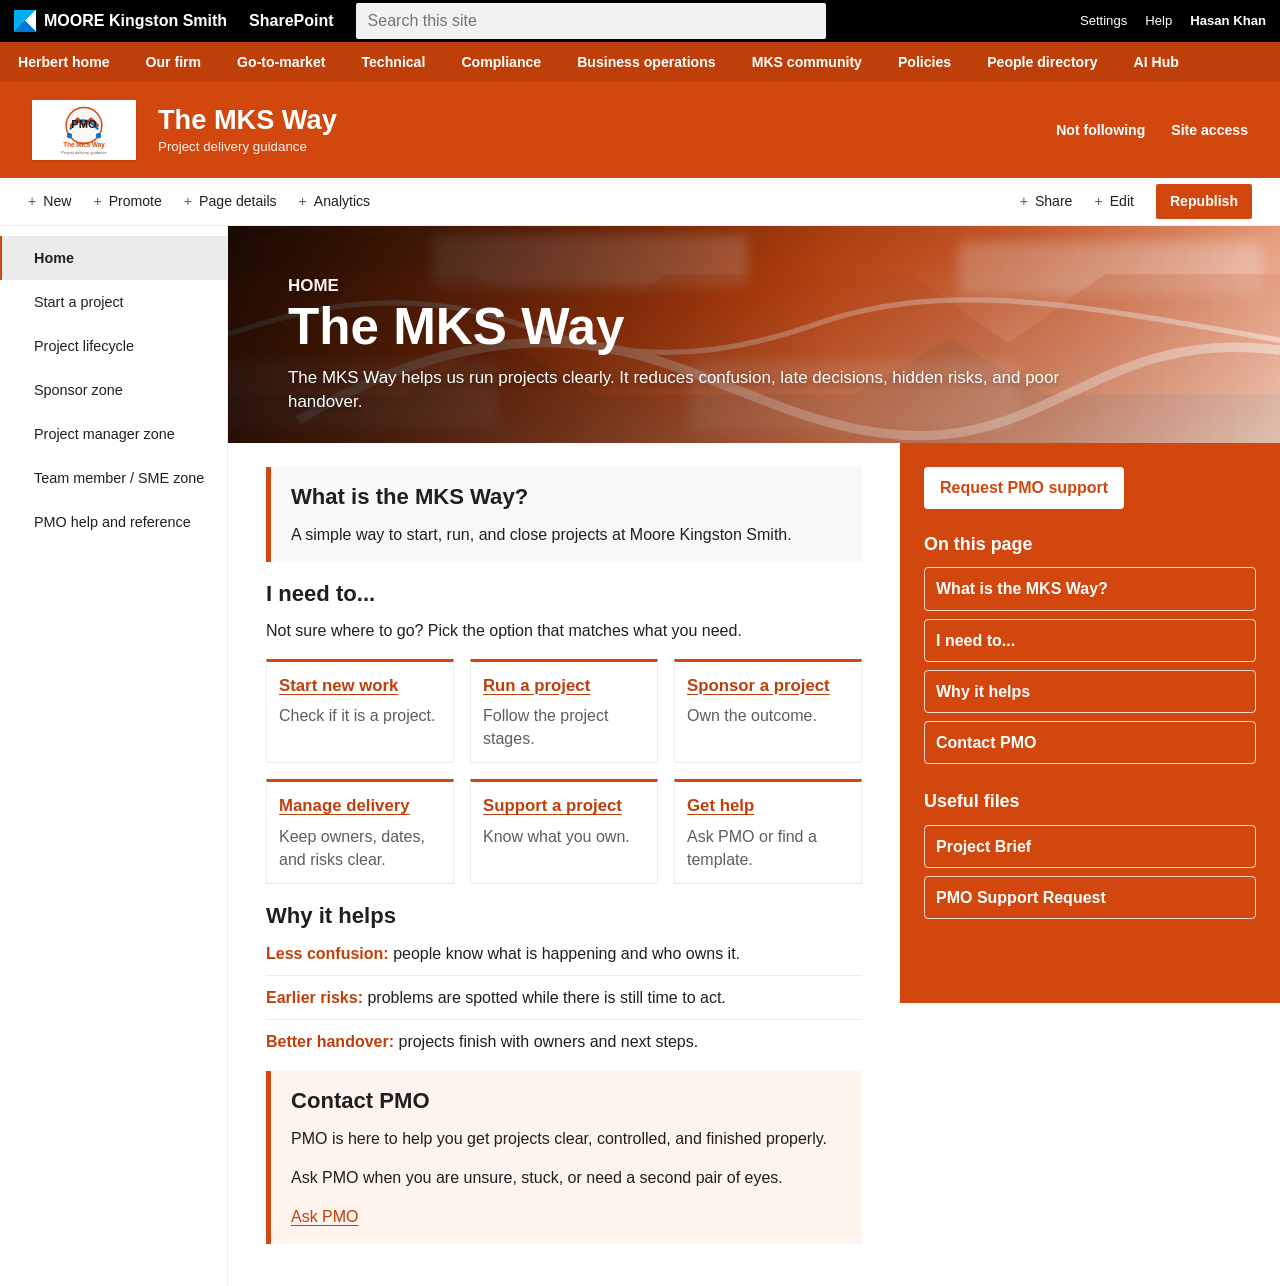
==== index.html @ 3171b1e7 "Add files via upload" ====
<!doctype html>
<html lang="en-GB">
  <head><meta charset="utf-8"><meta name="viewport" content="width=device-width, initial-scale=1"><title>The MKS Way | Home</title><link rel="stylesheet" href="styles.css"></head>
  <body>
    <header class="tenant-bar"><a class="tenant-brand" href="index.html"><span class="mk-mark" aria-hidden="true"></span>MOORE Kingston Smith</a><strong>SharePoint</strong><label class="site-search"><span>Search this site</span><input type="search" placeholder="Search this site"></label><div class="tenant-actions"><span>Settings</span><span>Help</span><strong>Hasan Khan</strong></div></header>
    <nav class="firm-nav" aria-label="Firm navigation"><a href="index.html">Herbert home</a><a href="index.html">Our firm</a><a href="index.html">Go-to-market</a><a href="index.html">Technical</a><a href="index.html">Compliance</a><a href="index.html">Business operations</a><a href="index.html">MKS community</a><a href="index.html">Policies</a><a href="index.html">People directory</a><a href="index.html">AI Hub</a></nav>
    <section class="site-banner"><div class="site-banner-inner"><a class="site-title" href="index.html"><span class="site-logo"><img src="assets/mksw-logo.svg" alt="The MKS Way PMO logo"></span><span><strong>The MKS Way</strong><small>Project delivery guidance</small></span></a><div class="site-actions"><span>Not following</span><span>Site access</span></div></div></section>
    <nav class="command-bar" aria-label="Page commands"><span>New</span><span>Promote</span><span>Page details</span><span>Analytics</span><span class="command-spacer"></span><span>Share</span><span>Edit</span><strong>Republish</strong></nav>
    <div class="page-shell">
      <aside class="left-nav" aria-label="Site navigation"><a class="is-active" href="index.html">Home</a><a href="start-a-project.html">Start a project</a><a href="project-lifecycle.html">Project lifecycle</a><a href="sponsor-zone.html">Sponsor zone</a><a href="project-manager-zone.html">Project manager zone</a><a href="team-member-sme-zone.html">Team member / SME zone</a><a href="pmo-help-reference.html">PMO help and reference</a></aside>
      <main class="content">
        <section class="page-hero"><p class="eyebrow">Home</p><h1>The MKS Way</h1><p>The MKS Way helps us run projects clearly. It reduces confusion, late decisions, hidden risks, and poor handover.</p></section>
        <div class="content-layout">
          <div class="main-content">
            <section id="what" class="intro-card"><h2>What is the MKS Way?</h2><p>A simple way to start, run, and close projects at Moore Kingston Smith.</p></section>
            <section id="need" class="section-block"><h2>I need to...</h2><p>Not sure where to go? Pick the option that matches what you need.</p><div class="cards"><a class="action-card" href="start-a-project.html"><strong>Start new work</strong><span>Check if it is a project.</span></a><a class="action-card" href="project-lifecycle.html"><strong>Run a project</strong><span>Follow the project stages.</span></a><a class="action-card" href="sponsor-zone.html"><strong>Sponsor a project</strong><span>Own the outcome.</span></a><a class="action-card" href="project-manager-zone.html"><strong>Manage delivery</strong><span>Keep owners, dates, and risks clear.</span></a><a class="action-card" href="team-member-sme-zone.html"><strong>Support a project</strong><span>Know what you own.</span></a><a class="action-card" href="pmo-help-reference.html"><strong>Get help</strong><span>Ask PMO or find a template.</span></a></div></section>
            <section id="why" class="section-block"><h2>Why it helps</h2><ul class="plain-list"><li><strong>Less confusion:</strong> people know what is happening and who owns it.</li><li><strong>Earlier risks:</strong> problems are spotted while there is still time to act.</li><li><strong>Better handover:</strong> projects finish with owners and next steps.</li></ul></section>
            <section id="contact" class="pmo-callout"><h2>Contact PMO</h2><p>PMO is here to help you get projects clear, controlled, and finished properly.</p><p>Ask PMO when you are unsure, stuck, or need a second pair of eyes.</p><a href="pmo-help-reference.html">Ask PMO</a></section>
          </div>
          <aside class="right-panel" aria-label="Quick links"><a class="support-button" href="pmo-help-reference.html">Request PMO support</a><h2>On this page</h2><a class="panel-link" href="#what">What is the MKS Way?</a><a class="panel-link" href="#need">I need to...</a><a class="panel-link" href="#why">Why it helps</a><a class="panel-link" href="#contact">Contact PMO</a><h2>Useful files</h2><a class="panel-link" href="../01_source_material/01_Project_Brief_Template.docx">Project Brief</a><a class="panel-link" href="../01_source_material/12_PMO_Support_Request_Template.docx">PMO Support Request</a></aside>
        </div>
      </main>
    </div>
  </body>
</html>
---- styles.css ----
:root {
  --black: #000;
  --orange: #d2470d;
  --orange-dark: #bf3f0b;
  --orange-soft: #fff3ed;
  --ink: #201f1e;
  --muted: #605e5c;
  --line: #edebe9;
  --white: #fff;
  --page: #f3f2f1;
}

* { box-sizing: border-box; }
html { scroll-behavior: smooth; }
body {
  margin: 0;
  background: var(--page);
  color: var(--ink);
  font-family: "Aptos", "Segoe UI", Arial, sans-serif;
  line-height: 1.45;
}
a { color: var(--orange-dark); text-underline-offset: 0.18em; }
h1, h2, h3, p { margin-top: 0; }
h1 { max-width: 860px; margin-bottom: 12px; font-size: clamp(2.15rem, 4vw, 3.45rem); line-height: 1.08; }
h2 { margin-bottom: 12px; font-size: 1.38rem; line-height: 1.25; }
h3 { margin-bottom: 8px; font-size: 1.06rem; line-height: 1.25; }

.tenant-bar {
  display: grid;
  grid-template-columns: auto auto minmax(280px, 470px) 1fr;
  align-items: center;
  gap: 22px;
  min-height: 42px;
  padding: 0 14px;
  background: var(--black);
  color: var(--white);
}
.tenant-brand { display: inline-flex; align-items: center; gap: 8px; color: var(--white); font-weight: 700; text-decoration: none; }
.mk-mark { width: 22px; height: 22px; background: linear-gradient(135deg, #00aeef 0 48%, transparent 49%), linear-gradient(45deg, transparent 0 50%, #fff 51%), #0078d4; }
.site-search span { position: absolute; width: 1px; height: 1px; overflow: hidden; clip: rect(0 0 0 0); }
.site-search input { width: 100%; min-height: 32px; padding: 6px 12px; border: 0; border-radius: 2px; background: #f3f2f1; font: inherit; }
.tenant-actions { display: flex; justify-content: flex-end; gap: 18px; font-size: 0.82rem; }

.firm-nav { display: flex; min-height: 40px; overflow-x: auto; background: var(--orange-dark); }
.firm-nav a { display: inline-flex; align-items: center; min-width: max-content; padding: 0 18px; color: var(--white); font-size: 0.88rem; font-weight: 600; text-decoration: none; }
.firm-nav a:hover { background: rgba(0, 0, 0, 0.12); }

.site-banner { padding: 18px 32px; background: var(--orange); color: var(--white); }
.site-banner-inner { display: flex; align-items: center; justify-content: space-between; gap: 24px; }
.site-title { display: inline-flex; align-items: center; gap: 22px; color: var(--white); text-decoration: none; }
.site-logo { display: block; width: 104px; height: 60px; overflow: hidden; background: var(--white); box-shadow: 0 1px 3px rgba(0,0,0,.14); }
.site-logo img { display: block; width: 100%; height: 100%; object-fit: contain; }
.site-title strong { display: block; font-size: 1.7rem; line-height: 1.2; }
.site-title small { display: block; color: var(--orange-soft); }
.site-actions { display: flex; gap: 26px; font-size: 0.88rem; font-weight: 700; }

.command-bar { display: flex; align-items: center; gap: 22px; min-height: 48px; padding: 0 28px; background: var(--white); border-bottom: 1px solid var(--line); font-size: 0.88rem; }
.command-bar span::before { margin-right: 7px; color: var(--muted); content: "+"; }
.command-bar strong { padding: 7px 14px; border-radius: 2px; background: var(--orange); color: var(--white); }
.command-spacer { flex: 1; }
.command-spacer::before { content: "" !important; }

.page-shell { display: grid; grid-template-columns: 228px minmax(0, 1fr); min-height: calc(100svh - 190px); background: var(--white); }
.left-nav { padding-top: 10px; background: var(--white); border-right: 1px solid var(--line); }
.left-nav a { display: flex; align-items: center; min-height: 44px; padding: 0 16px 0 32px; border-left: 2px solid transparent; color: var(--ink); font-size: 0.9rem; text-decoration: none; }
.left-nav a:hover { background: #f3f2f1; }
.left-nav a.is-active { border-left-color: var(--orange); background: #edebe9; font-weight: 700; }

.content { background: var(--white); }
.page-hero {
  min-height: 180px;
  padding: 48px 60px 28px;
  background: linear-gradient(90deg, rgba(0,0,0,.56), rgba(210,71,13,.2) 58%, rgba(255,255,255,.06)), url("assets/mks-way-cover.svg");
  background-position: center;
  background-size: cover;
  color: var(--white);
}
.eyebrow { margin: 0 0 12px; color: var(--orange-soft); font-size: .86rem; font-weight: 800; text-transform: uppercase; }
.page-hero p { max-width: 780px; margin-bottom: 0; font-size: 1.06rem; text-shadow: 0 2px 5px rgba(0,0,0,.35); }
.content-layout { display: grid; grid-template-columns: minmax(0, 1fr) 380px; align-items: start; }
.main-content { max-width: 1240px; padding: 24px 38px 42px; }

.right-panel { min-height: 560px; padding: 24px 24px; background: var(--orange); color: var(--white); }
.right-panel h2 { margin: 26px 0 12px; color: var(--white); font-size: 1.12rem; }
.right-panel h2:first-of-type { margin-top: 24px; }
.right-panel a { color: var(--white); font-weight: 700; }
.support-button {
  display: inline-flex;
  min-height: 42px;
  align-items: center;
  justify-content: center;
  padding: 9px 16px;
  border-radius: 4px;
  background: var(--white);
  color: var(--orange) !important;
  text-decoration: none;
}
.panel-link {
  display: block;
  margin-top: 8px;
  padding: 9px 11px;
  border: 1px solid rgba(255,255,255,.78);
  border-radius: 4px;
  color: var(--white);
  text-decoration: none;
}
.panel-link:hover { background: rgba(255,255,255,.12); }

.intro-card, .section-block, .template-section { margin-bottom: 18px; }
.intro-card, .callout, .pmo-callout, .detail-box { padding: 16px 20px; border-left: 5px solid var(--orange); background: #f8f8f8; }
.callout, .pmo-callout { background: var(--orange-soft); }
.intro-card p:last-child, .pmo-callout p:last-child { margin-bottom: 0; }
.cards, .two-col, .three-col, .four-col, .template-grid { display: grid; gap: 16px; }
.cards, .three-col { grid-template-columns: repeat(3, minmax(0, 1fr)); }
.two-col { grid-template-columns: repeat(2, minmax(0, 1fr)); }
.four-col { grid-template-columns: repeat(4, minmax(0, 1fr)); }
.template-grid { grid-template-columns: repeat(2, minmax(0, 1fr)); }
.journey {
  display: grid;
  grid-template-columns: repeat(5, minmax(0, 1fr));
  gap: 8px;
  margin: 8px 0 18px;
}
.journey span {
  position: relative;
  min-height: 58px;
  padding: 14px 22px 14px 14px;
  background: var(--orange);
  color: var(--white);
  font-weight: 800;
}
.journey span::after {
  position: absolute;
  top: 50%;
  right: 8px;
  color: rgba(255,255,255,.82);
  content: ">";
  transform: translateY(-50%);
}
.journey span:last-child::after { content: ""; }
article, .action-card { padding: 12px; border: 1px solid var(--line); border-top: 3px solid var(--orange); background: var(--white); }
article p:last-child { margin-bottom: 0; }
.action-card { color: var(--ink); text-decoration: none; }
.action-card strong { display: block; margin-bottom: 6px; color: var(--orange-dark); font-size: 1.05rem; text-decoration: underline; text-underline-offset: .18em; }
.action-card span { color: var(--muted); }
.check-list, .number-list { display: grid; gap: 8px; margin: 0; padding-left: 24px; }
.link-list { display: flex; flex-wrap: wrap; gap: 10px; }
.link-list a { padding: 10px 12px; border: 1px solid var(--line); background: #f8f8f8; font-weight: 700; }
.plain-list { display: grid; gap: 10px; margin: 0; padding-left: 0; list-style: none; }
.plain-list li { padding-bottom: 10px; border-bottom: 1px solid var(--line); }
.plain-list li:last-child { padding-bottom: 0; border-bottom: 0; }
.plain-list strong { color: var(--orange-dark); }
.doc-list { display: grid; gap: 8px; margin: 0; padding-left: 0; list-style: none; }
.doc-list a { display: inline-flex; padding: 8px 10px; border: 1px solid var(--line); background: #f8f8f8; font-weight: 700; text-decoration: none; }
.detail-toggle { margin-bottom: 18px; border: 1px solid var(--line); background: var(--white); }
.detail-toggle summary { cursor: pointer; padding: 12px 14px; color: var(--orange-dark); font-weight: 800; }
.detail-toggle > div { padding: 0 14px 14px; }
.simple-table { width: 100%; border-collapse: collapse; background: var(--white); }
.simple-table th, .simple-table td { padding: 10px; border: 1px solid var(--line); text-align: left; vertical-align: top; }
.simple-table th { background: #f8f8f8; }

@media (max-width: 1120px) {
  .tenant-bar { grid-template-columns: auto auto 1fr; }
  .tenant-actions { display: none; }
  .content-layout { grid-template-columns: 1fr; }
  .right-panel { min-height: 0; }
  .cards, .three-col, .four-col, .template-grid { grid-template-columns: repeat(2, minmax(0, 1fr)); }
}
@media (max-width: 780px) {
  .tenant-bar { grid-template-columns: 1fr; gap: 8px; padding-block: 10px; }
  .site-banner-inner { align-items: flex-start; flex-direction: column; }
  .site-actions, .command-bar { display: none; }
  .page-shell { grid-template-columns: 1fr; }
  .left-nav { border-right: 0; border-bottom: 1px solid var(--line); }
  .page-hero { min-height: 180px; padding: 40px 22px 24px; }
  .main-content { padding: 26px 22px 40px; }
  .cards, .two-col, .three-col, .four-col, .template-grid, .journey { grid-template-columns: 1fr; }
  .journey span::after { content: ""; }
}
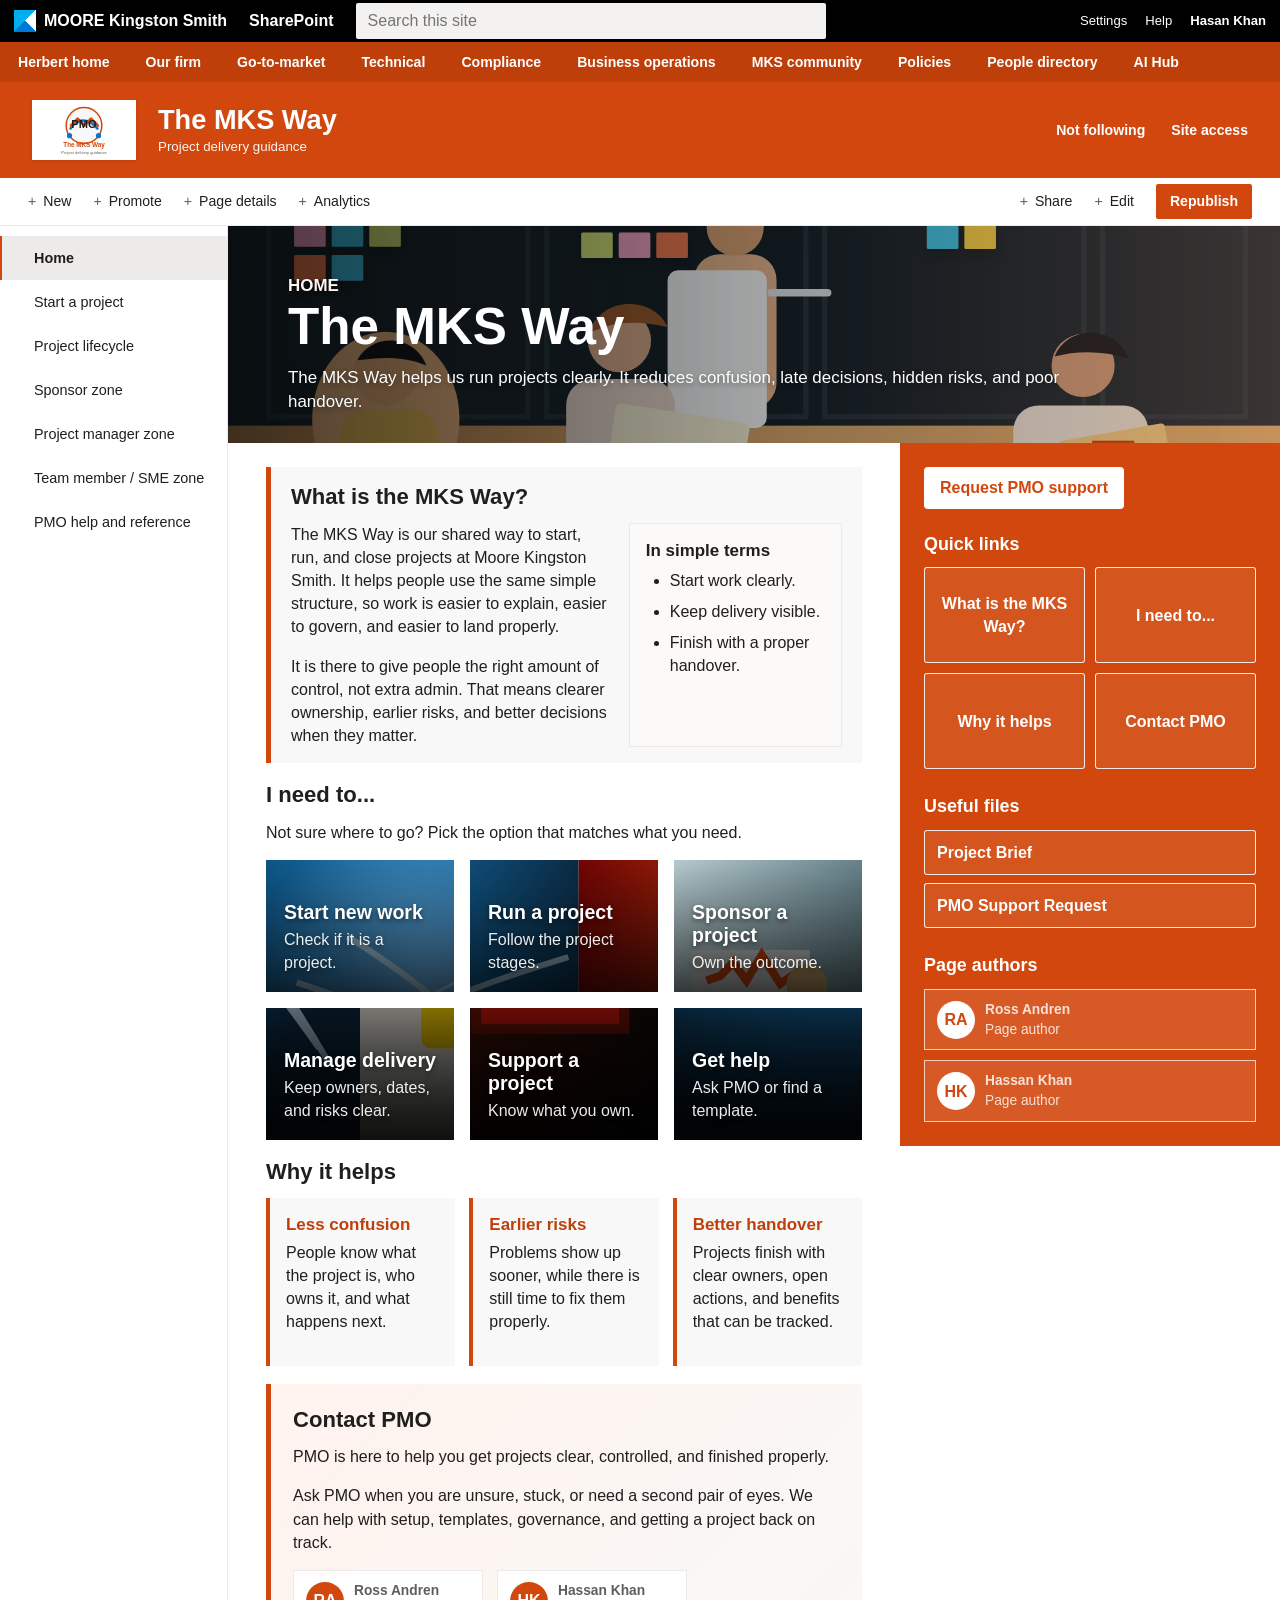
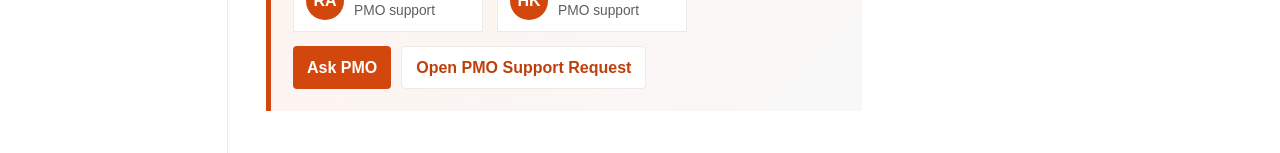
==== commit 0da0aa87: "Add files via upload" ====
--- a/index.html
+++ b/index.html
@@ -12,12 +12,12 @@
         <section class="page-hero"><p class="eyebrow">Home</p><h1>The MKS Way</h1><p>The MKS Way helps us run projects clearly. It reduces confusion, late decisions, hidden risks, and poor handover.</p></section>
         <div class="content-layout">
           <div class="main-content">
-            <section id="what" class="intro-card"><h2>What is the MKS Way?</h2><p>A simple way to start, run, and close projects at Moore Kingston Smith.</p></section>
+            <section id="what" class="intro-card"><h2>What is the MKS Way?</h2><div class="intro-split"><div><p>The MKS Way is our shared way to start, run, and close projects at Moore Kingston Smith. It helps people use the same simple structure, so work is easier to explain, easier to govern, and easier to land properly.</p><p>It is there to give people the right amount of control, not extra admin. That means clearer ownership, earlier risks, and better decisions when they matter.</p></div><div class="intro-note"><h3>In simple terms</h3><ul class="check-list"><li>Start work clearly.</li><li>Keep delivery visible.</li><li>Finish with a proper handover.</li></ul></div></div></section>
             <section id="need" class="section-block"><h2>I need to...</h2><p>Not sure where to go? Pick the option that matches what you need.</p><div class="cards"><a class="action-card" href="start-a-project.html"><strong>Start new work</strong><span>Check if it is a project.</span></a><a class="action-card" href="project-lifecycle.html"><strong>Run a project</strong><span>Follow the project stages.</span></a><a class="action-card" href="sponsor-zone.html"><strong>Sponsor a project</strong><span>Own the outcome.</span></a><a class="action-card" href="project-manager-zone.html"><strong>Manage delivery</strong><span>Keep owners, dates, and risks clear.</span></a><a class="action-card" href="team-member-sme-zone.html"><strong>Support a project</strong><span>Know what you own.</span></a><a class="action-card" href="pmo-help-reference.html"><strong>Get help</strong><span>Ask PMO or find a template.</span></a></div></section>
-            <section id="why" class="section-block"><h2>Why it helps</h2><ul class="plain-list"><li><strong>Less confusion:</strong> people know what is happening and who owns it.</li><li><strong>Earlier risks:</strong> problems are spotted while there is still time to act.</li><li><strong>Better handover:</strong> projects finish with owners and next steps.</li></ul></section>
-            <section id="contact" class="pmo-callout"><h2>Contact PMO</h2><p>PMO is here to help you get projects clear, controlled, and finished properly.</p><p>Ask PMO when you are unsure, stuck, or need a second pair of eyes.</p><a href="pmo-help-reference.html">Ask PMO</a></section>
+            <section id="why" class="section-block"><h2>Why it helps</h2><div class="feature-grid"><div class="feature-card"><h3>Less confusion</h3><p>People know what the project is, who owns it, and what happens next.</p></div><div class="feature-card"><h3>Earlier risks</h3><p>Problems show up sooner, while there is still time to fix them properly.</p></div><div class="feature-card"><h3>Better handover</h3><p>Projects finish with clear owners, open actions, and benefits that can be tracked.</p></div></div></section>
+            <section id="contact" class="contact-card"><h2>Contact PMO</h2><p>PMO is here to help you get projects clear, controlled, and finished properly.</p><p>Ask PMO when you are unsure, stuck, or need a second pair of eyes. We can help with setup, templates, governance, and getting a project back on track.</p><div class="people-list"><div class="person-chip"><span class="person-avatar">RA</span><span><strong>Ross Andren</strong><span>PMO support</span></span></div><div class="person-chip"><span class="person-avatar">HK</span><span><strong>Hassan Khan</strong><span>PMO support</span></span></div></div><div class="contact-actions"><a href="pmo-help-reference.html">Ask PMO</a><a class="secondary" href="../01_source_material/12_PMO_Support_Request_Template.docx">Open PMO Support Request</a></div></section>
           </div>
-          <aside class="right-panel" aria-label="Quick links"><a class="support-button" href="pmo-help-reference.html">Request PMO support</a><h2>On this page</h2><a class="panel-link" href="#what">What is the MKS Way?</a><a class="panel-link" href="#need">I need to...</a><a class="panel-link" href="#why">Why it helps</a><a class="panel-link" href="#contact">Contact PMO</a><h2>Useful files</h2><a class="panel-link" href="../01_source_material/01_Project_Brief_Template.docx">Project Brief</a><a class="panel-link" href="../01_source_material/12_PMO_Support_Request_Template.docx">PMO Support Request</a></aside>
+          <aside class="right-panel" aria-label="Quick links"><a class="support-button" href="pmo-help-reference.html">Request PMO support</a><h2>Quick links</h2><div class="right-panel-grid"><a class="panel-link" href="#what">What is the MKS Way?</a><a class="panel-link" href="#need">I need to...</a><a class="panel-link" href="#why">Why it helps</a><a class="panel-link" href="#contact">Contact PMO</a></div><h2>Useful files</h2><a class="panel-link" href="../01_source_material/01_Project_Brief_Template.docx">Project Brief</a><a class="panel-link" href="../01_source_material/12_PMO_Support_Request_Template.docx">PMO Support Request</a><h2>Page authors</h2><div class="people-list"><div class="person-chip"><span class="person-avatar">RA</span><span><strong>Ross Andren</strong><span>Page author</span></span></div><div class="person-chip"><span class="person-avatar">HK</span><span><strong>Hassan Khan</strong><span>Page author</span></span></div></div></aside>
         </div>
       </main>
     </div>
--- a/styles.css
+++ b/styles.css
@@ -16,7 +16,7 @@
   margin: 0;
   background: var(--page);
   color: var(--ink);
-  font-family: "Aptos", "Segoe UI", Arial, sans-serif;
+  font-family: "Soke UI", "Segoe UI", Arial, sans-serif;
   line-height: 1.45;
 }
 a { color: var(--orange-dark); text-underline-offset: 0.18em; }
@@ -70,8 +70,8 @@
 .page-hero {
   min-height: 180px;
   padding: 48px 60px 28px;
-  background: linear-gradient(90deg, rgba(0,0,0,.56), rgba(210,71,13,.2) 58%, rgba(255,255,255,.06)), url("assets/mks-way-cover.svg");
-  background-position: center;
+  background: linear-gradient(90deg, rgba(0,0,0,.64), rgba(0,0,0,.22) 54%, rgba(210,71,13,.14)), url("assets/pmo-workshop-header.svg");
+  background-position: center 46%;
   background-size: cover;
   color: var(--white);
 }
@@ -84,6 +84,10 @@
 .right-panel h2 { margin: 26px 0 12px; color: var(--white); font-size: 1.12rem; }
 .right-panel h2:first-of-type { margin-top: 24px; }
 .right-panel a { color: var(--white); font-weight: 700; }
+.right-panel-grid { display: grid; gap: 10px; grid-template-columns: repeat(2, minmax(0, 1fr)); }
+.right-panel-grid .panel-link { min-height: 96px; justify-content: center; padding: 14px 10px; text-align: center; }
+.right-panel-grid.is-five { grid-template-columns: repeat(2, minmax(0, 1fr)); }
+.right-panel-grid.is-five .panel-link:last-child { grid-column: 1 / -1; min-height: 58px; }
 .support-button {
   display: inline-flex;
   min-height: 42px;
@@ -96,15 +100,20 @@
   text-decoration: none;
 }
 .panel-link {
-  display: block;
+  display: flex;
+  min-height: 44px;
+  align-items: center;
   margin-top: 8px;
-  padding: 9px 11px;
-  border: 1px solid rgba(255,255,255,.78);
-  border-radius: 4px;
+  padding: 10px 12px;
+  border: 1px solid rgba(255,255,255,.88);
+  border-radius: 3px;
+  background: rgba(255,255,255,.08);
   color: var(--white);
   text-decoration: none;
 }
 .panel-link:hover { background: rgba(255,255,255,.12); }
+.right-panel h2 + .panel-link:nth-of-type(n+2) { margin-top: 8px; }
+.right-panel-grid .panel-link { margin-top: 0; }
 
 .intro-card, .section-block, .template-section { margin-bottom: 18px; }
 .intro-card, .callout, .pmo-callout, .detail-box { padding: 16px 20px; border-left: 5px solid var(--orange); background: #f8f8f8; }
@@ -140,9 +149,27 @@
 .journey span:last-child::after { content: ""; }
 article, .action-card { padding: 12px; border: 1px solid var(--line); border-top: 3px solid var(--orange); background: var(--white); }
 article p:last-child { margin-bottom: 0; }
-.action-card { color: var(--ink); text-decoration: none; }
-.action-card strong { display: block; margin-bottom: 6px; color: var(--orange-dark); font-size: 1.05rem; text-decoration: underline; text-underline-offset: .18em; }
-.action-card span { color: var(--muted); }
+.action-card {
+  display: flex;
+  min-height: 132px;
+  flex-direction: column;
+  justify-content: flex-end;
+  overflow: hidden;
+  padding: 18px;
+  border: 0;
+  background: linear-gradient(0deg, rgba(0,0,0,.74), rgba(0,0,0,.08)), url("assets/sharepoint-card-tiles.svg");
+  background-size: 920px auto;
+  color: var(--white);
+  text-decoration: none;
+}
+.action-card:nth-child(1) { background-position: 0 0; }
+.action-card:nth-child(2) { background-position: 48% 0; }
+.action-card:nth-child(3) { background-position: 100% 0; }
+.action-card:nth-child(4) { background-position: 50% 100%; }
+.action-card:nth-child(5) { background-position: 100% 100%; }
+.action-card:nth-child(6) { background-position: 0 100%; }
+.action-card strong { display: block; margin-bottom: 4px; color: var(--white); font-size: 1.22rem; line-height: 1.18; text-decoration: none; text-shadow: 0 2px 5px rgba(0,0,0,.52); }
+.action-card span { color: rgba(255,255,255,.92); text-shadow: 0 2px 5px rgba(0,0,0,.5); }
 .check-list, .number-list { display: grid; gap: 8px; margin: 0; padding-left: 24px; }
 .link-list { display: flex; flex-wrap: wrap; gap: 10px; }
 .link-list a { padding: 10px 12px; border: 1px solid var(--line); background: #f8f8f8; font-weight: 700; }
@@ -158,13 +185,123 @@
 .simple-table { width: 100%; border-collapse: collapse; background: var(--white); }
 .simple-table th, .simple-table td { padding: 10px; border: 1px solid var(--line); text-align: left; vertical-align: top; }
 .simple-table th { background: #f8f8f8; }
+.people-list { display: flex; flex-wrap: wrap; gap: 14px; margin-top: 10px; }
+.person-chip { display: inline-flex; align-items: center; gap: 10px; min-width: 190px; padding: 10px 12px; border: 1px solid var(--line); background: var(--white); }
+.person-avatar { display: inline-grid; width: 38px; height: 38px; place-items: center; border-radius: 50%; background: var(--orange); color: var(--white); font-weight: 800; }
+.person-chip strong { display: block; }
+.person-chip span:last-child { color: var(--muted); font-size: .86rem; }
+.right-panel .people-list { display: grid; gap: 10px; }
+.right-panel .person-chip { width: 100%; min-width: 0; border-color: rgba(255,255,255,.7); background: rgba(255,255,255,.1); color: var(--white); }
+.right-panel .person-avatar { background: var(--white); color: var(--orange); }
+.right-panel .person-chip span:last-child { color: rgba(255,255,255,.82); }
+.feature-grid { display: grid; gap: 14px; grid-template-columns: repeat(3, minmax(0, 1fr)); }
+.feature-card { padding: 16px; border-left: 4px solid var(--orange); background: #f8f8f8; }
+.feature-card h3 { margin-bottom: 6px; color: var(--orange-dark); }
+.intro-split { display: grid; gap: 18px; grid-template-columns: 1.5fr 1fr; }
+.intro-note { padding: 16px; border: 1px solid var(--line); background: #fcfaf8; }
+.contact-card { padding: 22px; background: linear-gradient(135deg, #fff3ed, #f8f8f8); border-left: 5px solid var(--orange); }
+.contact-actions { display: flex; flex-wrap: wrap; gap: 10px; margin-top: 14px; }
+.contact-actions a { display: inline-flex; min-height: 40px; align-items: center; padding: 9px 14px; border-radius: 4px; background: var(--orange); color: var(--white); font-weight: 700; text-decoration: none; }
+.contact-actions a.secondary { background: var(--white); color: var(--orange-dark); border: 1px solid var(--line); }
+.workflow-grid { display: grid; gap: 16px; grid-template-columns: 1.2fr .8fr; }
+.workflow-card { padding: 18px; background: #f8f8f8; border-left: 5px solid var(--orange); }
+.decision-tree { display: grid; gap: 14px; }
+.decision-node { padding: 16px; border: 1px solid var(--line); background: var(--white); }
+.decision-node strong { display: block; margin-bottom: 6px; color: var(--orange-dark); }
+.decision-arrow { text-align: center; color: var(--orange-dark); font-weight: 800; }
+.primary-path { padding: 18px; background: linear-gradient(135deg, #fff4ec, #fff); border: 1px solid #f1c6b5; }
+.primary-path h3 { color: var(--orange-dark); }
+.file-card-row { display: grid; gap: 12px; grid-template-columns: repeat(3, minmax(0, 1fr)); }
+.file-card {
+  display: flex;
+  min-height: 118px;
+  flex-direction: column;
+  justify-content: flex-end;
+  padding: 16px;
+  border: 1px solid var(--line);
+  background: linear-gradient(0deg, rgba(0,0,0,.68), rgba(0,0,0,.12)), url("assets/sharepoint-card-tiles.svg");
+  background-size: 860px auto;
+  color: var(--white);
+  text-decoration: none;
+}
+.file-card:nth-child(1) { background-position: 0 0; }
+.file-card:nth-child(2) { background-position: 50% 100%; }
+.file-card:nth-child(3) { background-position: 100% 0; }
+.file-card strong { display: block; margin-bottom: 4px; font-size: 1.06rem; }
+.file-card span { color: rgba(255,255,255,.92); }
+.step-strip { display: grid; gap: 12px; grid-template-columns: repeat(3, minmax(0, 1fr)); margin-top: 12px; }
+.step-strip div { padding: 14px 16px; border-top: 3px solid var(--orange); background: #f8f8f8; }
+.step-strip strong { display: block; margin-bottom: 4px; color: var(--orange-dark); }
+.workflow-layout { display: grid; gap: 18px; }
+.workflow-image { display: block; width: 100%; border: 1px solid var(--line); border-radius: 4px; background: #fff; box-shadow: 0 1px 3px rgba(0,0,0,.08); }
+.info-table td strong { color: var(--orange-dark); }
+.note-band { margin-top: 12px; padding: 12px 14px; border-left: 4px solid var(--orange); background: #fff5ef; }
+.doc-link-row { display: grid; gap: 12px; grid-template-columns: repeat(3, minmax(0, 1fr)); }
+.doc-link-box { padding: 14px 16px; border: 1px solid var(--line); background: #fff; }
+.doc-link-box a { display: inline-block; margin-bottom: 6px; color: var(--orange-dark); font-weight: 700; text-decoration: none; }
+.doc-link-box p { margin-bottom: 0; color: var(--muted); }
+.key-info-grid { display: grid; gap: 14px; grid-template-columns: repeat(3, minmax(0, 1fr)); }
+.key-info-box { padding: 15px 16px; border-top: 3px solid var(--orange); background: #f8f8f8; }
+.key-info-box strong { display: block; margin-bottom: 4px; color: var(--orange-dark); }
+.stage-track { display: grid; gap: 12px; grid-template-columns: repeat(9, minmax(0, 1fr)); align-items: stretch; }
+.stage-card, .gateway-card, .sponsor-card, .charter-item, .benefits-points div, .gateway-point, .pm-action-card, .pm-role-item, .escalation-step { padding: 16px; border: 1px solid var(--line); background: #fff; }
+.stage-card { border-top: 4px solid var(--orange); }
+.stage-number, .gateway-number { display: inline-flex; min-height: 28px; align-items: center; padding: 4px 10px; border-radius: 999px; background: var(--orange-soft); color: var(--orange-dark); font-size: .82rem; font-weight: 800; }
+.stage-card h3 { margin: 10px 0 8px; }
+.stage-card p, .gateway-card p, .sponsor-card p, .charter-item p, .benefits-points p, .gateway-point p, .pm-action-card p, .pm-role-item p, .escalation-step p { margin-bottom: 0; }
+.gateway-card { display: flex; flex-direction: column; justify-content: center; border-style: dashed; background: #fcfaf8; text-align: left; }
+.gateway-number { margin-bottom: 10px; background: #f8f8f8; }
+.gateway-meeting-grid { display: grid; gap: 10px; grid-template-columns: repeat(2, minmax(0, 1fr)); margin-top: 12px; }
+.gateway-point { border-left: 4px solid var(--orange); background: rgba(255,255,255,.82); }
+.gateway-list { display: grid; gap: 10px; margin: 12px 0 0; padding-left: 0; list-style: none; }
+.gateway-list li { padding: 12px 14px; border-left: 4px solid var(--orange); background: rgba(255,255,255,.78); }
+.gateway-list strong { color: var(--orange-dark); }
+.compact-top { margin-top: 14px; }
+.lifecycle-files { grid-template-columns: repeat(4, minmax(0, 1fr)); }
+.sponsor-grid { display: grid; gap: 12px; grid-template-columns: repeat(5, minmax(0, 1fr)); }
+.sponsor-card { border-top: 4px solid var(--orange); background: #fcfaf8; }
+.sponsor-card .stage-number { margin-bottom: 12px; }
+.sponsor-card strong { color: var(--orange-dark); font-size: 1.02rem; }
+.charter-grid { display: grid; gap: 12px; grid-template-columns: repeat(5, minmax(0, 1fr)); }
+.charter-item { border-left: 4px solid var(--orange); background: #f8f8f8; }
+.charter-item strong { display: block; margin-bottom: 8px; color: var(--orange-dark); }
+.benefits-points { display: grid; gap: 12px; grid-template-columns: repeat(3, minmax(0, 1fr)); margin-top: 14px; }
+.benefits-points strong { display: block; margin-bottom: 6px; color: var(--orange-dark); }
+.lifecycle-table strong { color: var(--orange-dark); }
+.pm-action-grid { display: grid; gap: 12px; grid-template-columns: repeat(3, minmax(0, 1fr)); }
+.pm-action-card { border-top: 4px solid var(--orange); background: #fcfaf8; }
+.pm-action-card .stage-number { margin-bottom: 12px; }
+.pm-action-card strong { color: var(--orange-dark); font-size: 1.02rem; }
+.role-intro, .section-lead { margin-bottom: 14px; font-size: 1rem; }
+.pm-role-grid { display: grid; gap: 12px; grid-template-columns: repeat(3, minmax(0, 1fr)); }
+.pm-role-item { border-left: 4px solid var(--orange); background: #f8f8f8; }
+.pm-role-item strong { display: block; margin-bottom: 8px; color: var(--orange-dark); }
+.escalation-flow { display: grid; gap: 12px; grid-template-columns: repeat(4, minmax(0, 1fr)); margin-top: 12px; }
+.escalation-step { border-top: 4px solid var(--orange); background: rgba(255,255,255,.82); }
+.escalation-step strong { display: block; margin-bottom: 8px; color: var(--orange-dark); }
+.pm-files { grid-template-columns: repeat(4, minmax(0, 1fr)); }
+.sme-own-grid { display: grid; gap: 12px; grid-template-columns: repeat(3, minmax(0, 1fr)); }
+.sme-own-card { padding: 16px; border-top: 4px solid var(--orange); background: #fcfaf8; }
+.sme-own-card .stage-number { margin-bottom: 12px; }
+.sme-own-card strong { color: var(--orange-dark); font-size: 1.02rem; }
+.sme-example-grid { display: grid; gap: 12px; grid-template-columns: repeat(3, minmax(0, 1fr)); margin-top: 12px; }
+.sme-example-card { padding: 16px; border-left: 4px solid var(--orange); background: #f8f8f8; }
+.sme-example-card strong, .help-block strong { display: block; margin-bottom: 8px; color: var(--orange-dark); }
+.team-files, .pmo-files { grid-template-columns: repeat(3, minmax(0, 1fr)); }
+.help-block-grid { display: grid; gap: 12px; grid-template-columns: repeat(4, minmax(0, 1fr)); }
+.help-block { padding: 16px; border-top: 4px solid var(--orange); background: #fcfaf8; }
+.help-block p { margin-bottom: 0; }
 
 @media (max-width: 1120px) {
   .tenant-bar { grid-template-columns: auto auto 1fr; }
   .tenant-actions { display: none; }
   .content-layout { grid-template-columns: 1fr; }
   .right-panel { min-height: 0; }
-  .cards, .three-col, .four-col, .template-grid { grid-template-columns: repeat(2, minmax(0, 1fr)); }
+  .cards, .three-col, .four-col, .template-grid, .feature-grid, .file-card-row, .step-strip, .doc-link-row, .key-info-grid, .gateway-meeting-grid, .benefits-points, .pm-action-grid, .pm-role-grid, .escalation-flow, .sme-own-grid, .sme-example-grid, .help-block-grid { grid-template-columns: repeat(2, minmax(0, 1fr)); }
+  .stage-track { grid-template-columns: repeat(2, minmax(0, 1fr)); }
+  .lifecycle-files, .sponsor-grid, .charter-grid, .pm-files, .team-files, .pmo-files { grid-template-columns: repeat(2, minmax(0, 1fr)); }
+  .intro-split { grid-template-columns: 1fr; }
+  .workflow-grid { grid-template-columns: 1fr; }
 }
 @media (max-width: 780px) {
   .tenant-bar { grid-template-columns: 1fr; gap: 8px; padding-block: 10px; }
@@ -174,6 +311,7 @@
   .left-nav { border-right: 0; border-bottom: 1px solid var(--line); }
   .page-hero { min-height: 180px; padding: 40px 22px 24px; }
   .main-content { padding: 26px 22px 40px; }
-  .cards, .two-col, .three-col, .four-col, .template-grid, .journey { grid-template-columns: 1fr; }
+  .cards, .two-col, .three-col, .four-col, .template-grid, .journey, .feature-grid, .right-panel-grid, .file-card-row, .step-strip, .doc-link-row, .key-info-grid, .stage-track, .gateway-meeting-grid, .lifecycle-files, .sponsor-grid, .charter-grid, .benefits-points, .pm-action-grid, .pm-role-grid, .escalation-flow, .pm-files, .sme-own-grid, .sme-example-grid, .team-files, .pmo-files, .help-block-grid { grid-template-columns: 1fr; }
   .journey span::after { content: ""; }
-}
+  .right-panel-grid.is-five .panel-link:last-child { grid-column: auto; min-height: 96px; }
+}
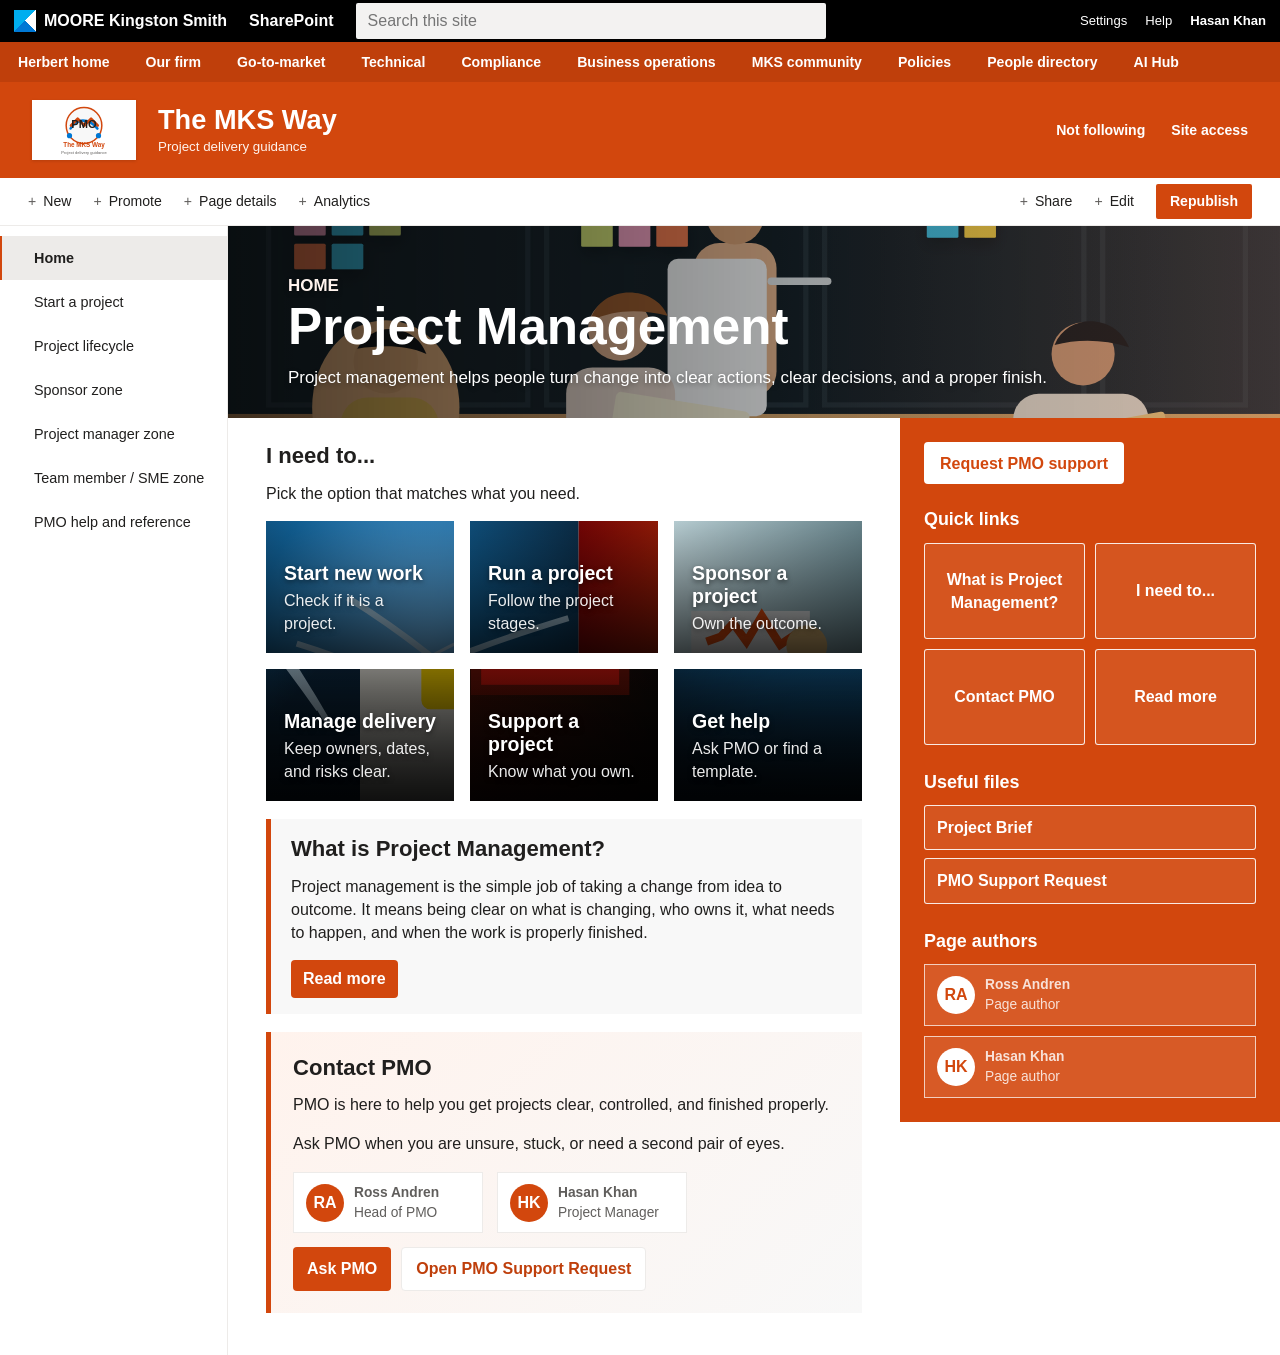
==== commit 344a7ee1: "Add files via upload" ====
--- a/index.html
+++ b/index.html
@@ -9,15 +9,14 @@
     <div class="page-shell">
       <aside class="left-nav" aria-label="Site navigation"><a class="is-active" href="index.html">Home</a><a href="start-a-project.html">Start a project</a><a href="project-lifecycle.html">Project lifecycle</a><a href="sponsor-zone.html">Sponsor zone</a><a href="project-manager-zone.html">Project manager zone</a><a href="team-member-sme-zone.html">Team member / SME zone</a><a href="pmo-help-reference.html">PMO help and reference</a></aside>
       <main class="content">
-        <section class="page-hero"><p class="eyebrow">Home</p><h1>The MKS Way</h1><p>The MKS Way helps us run projects clearly. It reduces confusion, late decisions, hidden risks, and poor handover.</p></section>
+        <section class="page-hero"><p class="eyebrow">Home</p><h1>Project Management</h1><p>Project management helps people turn change into clear actions, clear decisions, and a proper finish.</p></section>
         <div class="content-layout">
           <div class="main-content">
-            <section id="what" class="intro-card"><h2>What is the MKS Way?</h2><div class="intro-split"><div><p>The MKS Way is our shared way to start, run, and close projects at Moore Kingston Smith. It helps people use the same simple structure, so work is easier to explain, easier to govern, and easier to land properly.</p><p>It is there to give people the right amount of control, not extra admin. That means clearer ownership, earlier risks, and better decisions when they matter.</p></div><div class="intro-note"><h3>In simple terms</h3><ul class="check-list"><li>Start work clearly.</li><li>Keep delivery visible.</li><li>Finish with a proper handover.</li></ul></div></div></section>
-            <section id="need" class="section-block"><h2>I need to...</h2><p>Not sure where to go? Pick the option that matches what you need.</p><div class="cards"><a class="action-card" href="start-a-project.html"><strong>Start new work</strong><span>Check if it is a project.</span></a><a class="action-card" href="project-lifecycle.html"><strong>Run a project</strong><span>Follow the project stages.</span></a><a class="action-card" href="sponsor-zone.html"><strong>Sponsor a project</strong><span>Own the outcome.</span></a><a class="action-card" href="project-manager-zone.html"><strong>Manage delivery</strong><span>Keep owners, dates, and risks clear.</span></a><a class="action-card" href="team-member-sme-zone.html"><strong>Support a project</strong><span>Know what you own.</span></a><a class="action-card" href="pmo-help-reference.html"><strong>Get help</strong><span>Ask PMO or find a template.</span></a></div></section>
-            <section id="why" class="section-block"><h2>Why it helps</h2><div class="feature-grid"><div class="feature-card"><h3>Less confusion</h3><p>People know what the project is, who owns it, and what happens next.</p></div><div class="feature-card"><h3>Earlier risks</h3><p>Problems show up sooner, while there is still time to fix them properly.</p></div><div class="feature-card"><h3>Better handover</h3><p>Projects finish with clear owners, open actions, and benefits that can be tracked.</p></div></div></section>
-            <section id="contact" class="contact-card"><h2>Contact PMO</h2><p>PMO is here to help you get projects clear, controlled, and finished properly.</p><p>Ask PMO when you are unsure, stuck, or need a second pair of eyes. We can help with setup, templates, governance, and getting a project back on track.</p><div class="people-list"><div class="person-chip"><span class="person-avatar">RA</span><span><strong>Ross Andren</strong><span>PMO support</span></span></div><div class="person-chip"><span class="person-avatar">HK</span><span><strong>Hassan Khan</strong><span>PMO support</span></span></div></div><div class="contact-actions"><a href="pmo-help-reference.html">Ask PMO</a><a class="secondary" href="../01_source_material/12_PMO_Support_Request_Template.docx">Open PMO Support Request</a></div></section>
+            <section id="need" class="section-block"><h2>I need to...</h2><p>Pick the option that matches what you need.</p><div class="cards"><a class="action-card" href="start-a-project.html"><strong>Start new work</strong><span>Check if it is a project.</span></a><a class="action-card" href="project-lifecycle.html"><strong>Run a project</strong><span>Follow the project stages.</span></a><a class="action-card" href="sponsor-zone.html"><strong>Sponsor a project</strong><span>Own the outcome.</span></a><a class="action-card" href="project-manager-zone.html"><strong>Manage delivery</strong><span>Keep owners, dates, and risks clear.</span></a><a class="action-card" href="team-member-sme-zone.html"><strong>Support a project</strong><span>Know what you own.</span></a><a class="action-card" href="pmo-help-reference.html"><strong>Get help</strong><span>Ask PMO or find a template.</span></a></div></section>
+            <section id="what" class="intro-card"><h2>What is Project Management?</h2><p>Project management is the simple job of taking a change from idea to outcome. It means being clear on what is changing, who owns it, what needs to happen, and when the work is properly finished.</p><div class="contact-actions compact-actions"><a href="../01_source_material/MKS_Way_Delivery_Guide_V1.0.pdf">Read more</a></div></section>
+            <section id="contact" class="contact-card"><h2>Contact PMO</h2><p>PMO is here to help you get projects clear, controlled, and finished properly.</p><p>Ask PMO when you are unsure, stuck, or need a second pair of eyes.</p><div class="people-list"><div class="person-chip"><span class="person-avatar">RA</span><span><strong>Ross Andren</strong><span>Head of PMO</span></span></div><div class="person-chip"><span class="person-avatar">HK</span><span><strong>Hasan Khan</strong><span>Project Manager</span></span></div></div><div class="contact-actions"><a href="pmo-help-reference.html">Ask PMO</a><a class="secondary" href="../01_source_material/12_PMO_Support_Request_Template.docx">Open PMO Support Request</a></div></section>
           </div>
-          <aside class="right-panel" aria-label="Quick links"><a class="support-button" href="pmo-help-reference.html">Request PMO support</a><h2>Quick links</h2><div class="right-panel-grid"><a class="panel-link" href="#what">What is the MKS Way?</a><a class="panel-link" href="#need">I need to...</a><a class="panel-link" href="#why">Why it helps</a><a class="panel-link" href="#contact">Contact PMO</a></div><h2>Useful files</h2><a class="panel-link" href="../01_source_material/01_Project_Brief_Template.docx">Project Brief</a><a class="panel-link" href="../01_source_material/12_PMO_Support_Request_Template.docx">PMO Support Request</a><h2>Page authors</h2><div class="people-list"><div class="person-chip"><span class="person-avatar">RA</span><span><strong>Ross Andren</strong><span>Page author</span></span></div><div class="person-chip"><span class="person-avatar">HK</span><span><strong>Hassan Khan</strong><span>Page author</span></span></div></div></aside>
+          <aside class="right-panel" aria-label="Quick links"><a class="support-button" href="pmo-help-reference.html">Request PMO support</a><h2>Quick links</h2><div class="right-panel-grid"><a class="panel-link" href="#what">What is Project Management?</a><a class="panel-link" href="#need">I need to...</a><a class="panel-link" href="#contact">Contact PMO</a><a class="panel-link" href="../01_source_material/MKS_Way_Delivery_Guide_V1.0.pdf">Read more</a></div><h2>Useful files</h2><a class="panel-link" href="../01_source_material/01_Project_Brief_Template.docx">Project Brief</a><a class="panel-link" href="../01_source_material/12_PMO_Support_Request_Template.docx">PMO Support Request</a><h2>Page authors</h2><div class="people-list"><div class="person-chip"><span class="person-avatar">RA</span><span><strong>Ross Andren</strong><span>Page author</span></span></div><div class="person-chip"><span class="person-avatar">HK</span><span><strong>Hasan Khan</strong><span>Page author</span></span></div></div></aside>
         </div>
       </main>
     </div>
--- a/styles.css
+++ b/styles.css
@@ -203,6 +203,8 @@
 .contact-actions { display: flex; flex-wrap: wrap; gap: 10px; margin-top: 14px; }
 .contact-actions a { display: inline-flex; min-height: 40px; align-items: center; padding: 9px 14px; border-radius: 4px; background: var(--orange); color: var(--white); font-weight: 700; text-decoration: none; }
 .contact-actions a.secondary { background: var(--white); color: var(--orange-dark); border: 1px solid var(--line); }
+.compact-actions { margin-top: 12px; }
+.compact-actions a { min-height: 36px; padding: 7px 12px; }
 .workflow-grid { display: grid; gap: 16px; grid-template-columns: 1.2fr .8fr; }
 .workflow-card { padding: 18px; background: #f8f8f8; border-left: 5px solid var(--orange); }
 .decision-tree { display: grid; gap: 14px; }
@@ -234,12 +236,73 @@
 .step-strip strong { display: block; margin-bottom: 4px; color: var(--orange-dark); }
 .workflow-layout { display: grid; gap: 18px; }
 .workflow-image { display: block; width: 100%; border: 1px solid var(--line); border-radius: 4px; background: #fff; box-shadow: 0 1px 3px rgba(0,0,0,.08); }
+.sponsor-flow { display: grid; gap: 12px; align-items: stretch; margin-top: 6px; grid-template-columns: repeat(5, minmax(0, 1fr)); }
+.sponsor-flow-step { padding: 16px; border-top: 4px solid var(--orange); background: #fcfaf8; }
+.sponsor-flow-step strong { display: block; margin-bottom: 8px; color: var(--orange-dark); }
+.sponsor-flow-step p { margin-bottom: 0; }
+.mini-check-list { display: grid; gap: 8px; margin: 0; padding-left: 18px; }
+.journey-strip {
+  position: relative;
+  display: grid;
+  gap: 12px;
+  align-items: stretch;
+  margin-top: 6px;
+}
+.journey-strip::before {
+  content: "";
+  position: absolute;
+  top: 26px;
+  left: 24px;
+  right: 24px;
+  height: 2px;
+  background: #f1c6b5;
+  z-index: 0;
+}
+.journey-strip-three { grid-template-columns: .9fr 1.4fr .9fr; }
+.journey-strip-five { grid-template-columns: repeat(5, minmax(0, 1fr)); }
+.journey-card {
+  position: relative;
+  z-index: 1;
+  padding: 20px 16px 16px;
+  border-top: 4px solid var(--orange);
+  background: #fcfaf8;
+}
+.journey-card strong {
+  display: block;
+  margin-bottom: 8px;
+  color: var(--orange-dark);
+}
+.journey-card p { margin-bottom: 0; }
+.journey-card-wide {
+  border-left: 4px solid var(--orange);
+  border-top-width: 1px;
+  background: #f8f8f8;
+}
+.journey-number {
+  display: inline-grid;
+  width: 34px;
+  height: 34px;
+  place-items: center;
+  margin-bottom: 12px;
+  border-radius: 50%;
+  background: var(--orange);
+  color: var(--white);
+  font-size: .9rem;
+  font-weight: 800;
+  box-shadow: 0 0 0 4px #fff4ec;
+}
+.decision-row { display: grid; gap: 12px; grid-template-columns: repeat(2, minmax(0, 1fr)); margin-top: 12px; }
+.decision-box { padding: 16px; border: 1px solid var(--line); background: #fff; }
+.decision-box strong { display: block; margin-bottom: 8px; color: var(--orange-dark); }
+.decision-yes { border-left: 4px solid var(--orange); background: #fff4ec; }
+.decision-no { border-left: 4px solid #b3b0ad; background: #f8f8f8; }
 .info-table td strong { color: var(--orange-dark); }
 .note-band { margin-top: 12px; padding: 12px 14px; border-left: 4px solid var(--orange); background: #fff5ef; }
 .doc-link-row { display: grid; gap: 12px; grid-template-columns: repeat(3, minmax(0, 1fr)); }
 .doc-link-box { padding: 14px 16px; border: 1px solid var(--line); background: #fff; }
 .doc-link-box a { display: inline-block; margin-bottom: 6px; color: var(--orange-dark); font-weight: 700; text-decoration: none; }
 .doc-link-box p { margin-bottom: 0; color: var(--muted); }
+.simple-table-wrap { overflow-x: auto; }
 .key-info-grid { display: grid; gap: 14px; grid-template-columns: repeat(3, minmax(0, 1fr)); }
 .key-info-box { padding: 15px 16px; border-top: 3px solid var(--orange); background: #f8f8f8; }
 .key-info-box strong { display: block; margin-bottom: 4px; color: var(--orange-dark); }
@@ -274,9 +337,11 @@
 .pm-action-card strong { color: var(--orange-dark); font-size: 1.02rem; }
 .role-intro, .section-lead { margin-bottom: 14px; font-size: 1rem; }
 .pm-role-grid { display: grid; gap: 12px; grid-template-columns: repeat(3, minmax(0, 1fr)); }
+.pm-role-grid-five { grid-template-columns: repeat(5, minmax(0, 1fr)); }
 .pm-role-item { border-left: 4px solid var(--orange); background: #f8f8f8; }
 .pm-role-item strong { display: block; margin-bottom: 8px; color: var(--orange-dark); }
 .escalation-flow { display: grid; gap: 12px; grid-template-columns: repeat(4, minmax(0, 1fr)); margin-top: 12px; }
+.escalation-flow-three { grid-template-columns: repeat(3, minmax(0, 1fr)); }
 .escalation-step { border-top: 4px solid var(--orange); background: rgba(255,255,255,.82); }
 .escalation-step strong { display: block; margin-bottom: 8px; color: var(--orange-dark); }
 .pm-files { grid-template-columns: repeat(4, minmax(0, 1fr)); }
@@ -291,15 +356,22 @@
 .help-block-grid { display: grid; gap: 12px; grid-template-columns: repeat(4, minmax(0, 1fr)); }
 .help-block { padding: 16px; border-top: 4px solid var(--orange); background: #fcfaf8; }
 .help-block p { margin-bottom: 0; }
+.focus-card-grid { display: grid; gap: 14px; grid-template-columns: repeat(3, minmax(0, 1fr)); }
+.focus-card-grid-three { grid-template-columns: repeat(3, minmax(0, 1fr)); }
+.focus-card { padding: 18px; border-top: 4px solid var(--orange); background: #f8f8f8; }
+.focus-card h2, .focus-card h3 { margin-bottom: 8px; color: var(--orange-dark); }
+.focus-card p { margin-bottom: 10px; }
 
 @media (max-width: 1120px) {
   .tenant-bar { grid-template-columns: auto auto 1fr; }
   .tenant-actions { display: none; }
   .content-layout { grid-template-columns: 1fr; }
   .right-panel { min-height: 0; }
-  .cards, .three-col, .four-col, .template-grid, .feature-grid, .file-card-row, .step-strip, .doc-link-row, .key-info-grid, .gateway-meeting-grid, .benefits-points, .pm-action-grid, .pm-role-grid, .escalation-flow, .sme-own-grid, .sme-example-grid, .help-block-grid { grid-template-columns: repeat(2, minmax(0, 1fr)); }
+  .cards, .three-col, .four-col, .template-grid, .feature-grid, .file-card-row, .step-strip, .doc-link-row, .key-info-grid, .gateway-meeting-grid, .benefits-points, .pm-action-grid, .pm-role-grid, .pm-role-grid-five, .escalation-flow, .escalation-flow-three, .sme-own-grid, .sme-example-grid, .help-block-grid, .decision-row, .focus-card-grid, .focus-card-grid-three { grid-template-columns: repeat(2, minmax(0, 1fr)); }
   .stage-track { grid-template-columns: repeat(2, minmax(0, 1fr)); }
-  .lifecycle-files, .sponsor-grid, .charter-grid, .pm-files, .team-files, .pmo-files { grid-template-columns: repeat(2, minmax(0, 1fr)); }
+  .lifecycle-files, .sponsor-grid, .charter-grid, .pm-files, .team-files, .pmo-files, .sponsor-flow, .journey-strip-five { grid-template-columns: repeat(2, minmax(0, 1fr)); }
+  .journey-strip-three { grid-template-columns: 1fr; }
+  .journey-strip::before { display: none; }
   .intro-split { grid-template-columns: 1fr; }
   .workflow-grid { grid-template-columns: 1fr; }
 }
@@ -311,7 +383,8 @@
   .left-nav { border-right: 0; border-bottom: 1px solid var(--line); }
   .page-hero { min-height: 180px; padding: 40px 22px 24px; }
   .main-content { padding: 26px 22px 40px; }
-  .cards, .two-col, .three-col, .four-col, .template-grid, .journey, .feature-grid, .right-panel-grid, .file-card-row, .step-strip, .doc-link-row, .key-info-grid, .stage-track, .gateway-meeting-grid, .lifecycle-files, .sponsor-grid, .charter-grid, .benefits-points, .pm-action-grid, .pm-role-grid, .escalation-flow, .pm-files, .sme-own-grid, .sme-example-grid, .team-files, .pmo-files, .help-block-grid { grid-template-columns: 1fr; }
+  .cards, .two-col, .three-col, .four-col, .template-grid, .journey, .feature-grid, .right-panel-grid, .file-card-row, .step-strip, .doc-link-row, .key-info-grid, .stage-track, .gateway-meeting-grid, .lifecycle-files, .sponsor-grid, .charter-grid, .benefits-points, .pm-action-grid, .pm-role-grid, .pm-role-grid-five, .escalation-flow, .escalation-flow-three, .pm-files, .sme-own-grid, .sme-example-grid, .team-files, .pmo-files, .help-block-grid, .decision-row, .sponsor-flow, .journey-strip-three, .journey-strip-five, .focus-card-grid, .focus-card-grid-three { grid-template-columns: 1fr; }
   .journey span::after { content: ""; }
   .right-panel-grid.is-five .panel-link:last-child { grid-column: auto; min-height: 96px; }
-}
+  .journey-strip::before { display: none; }
+}
